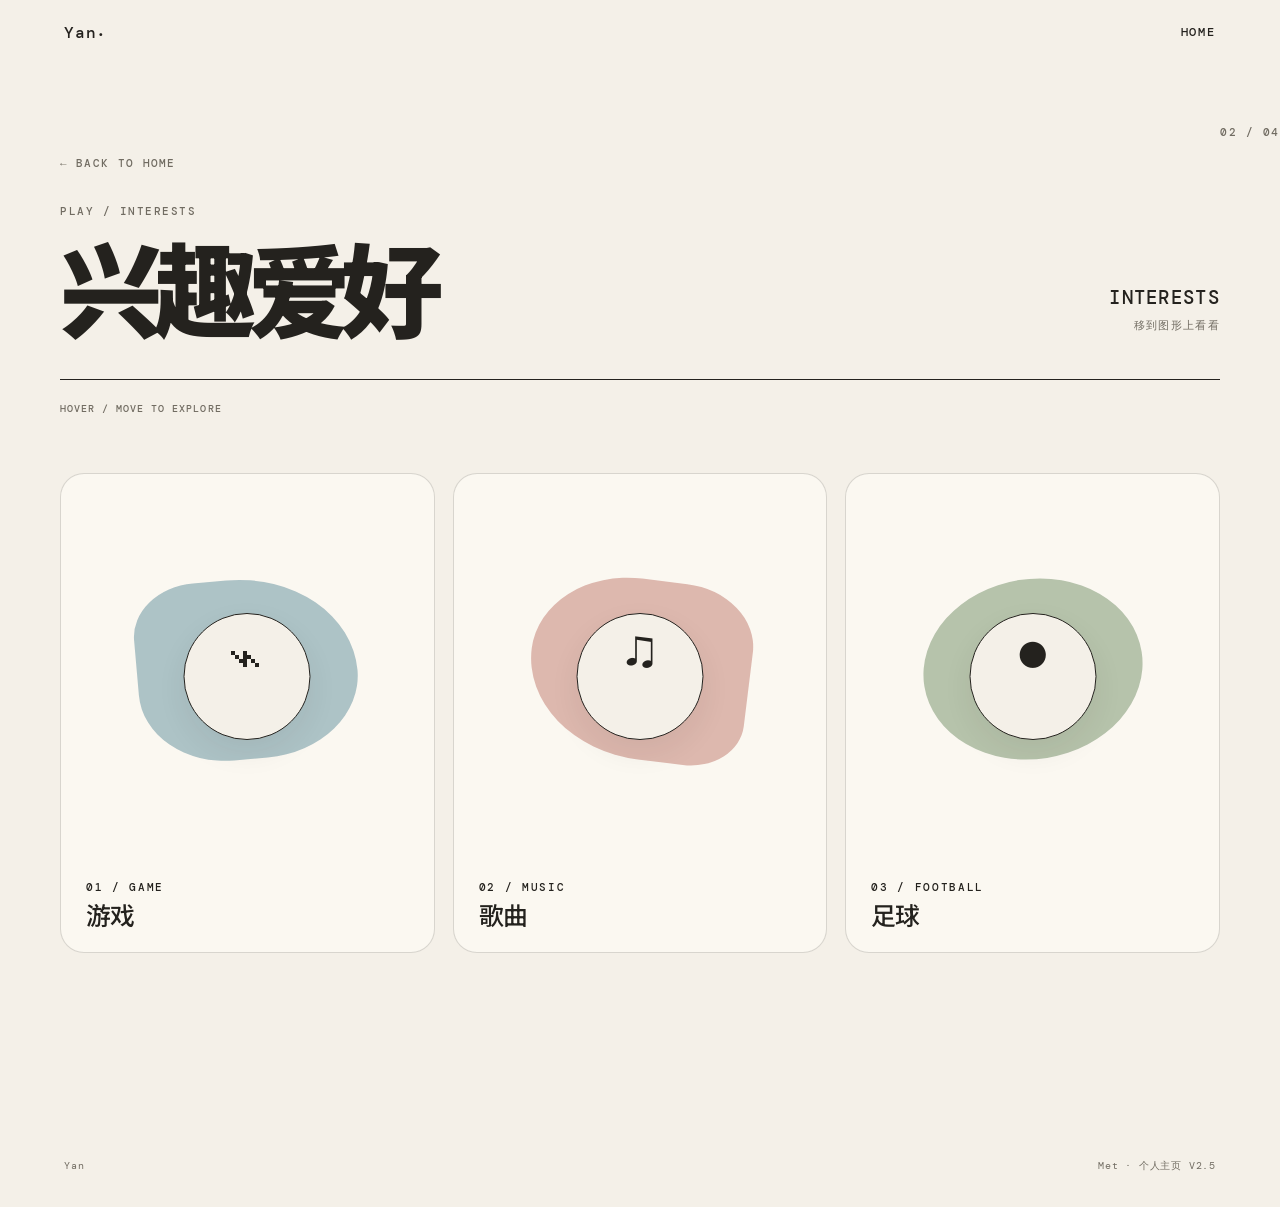
==== interests.html @ d956744e "V2.6: add personal subpages and content" ====
<!DOCTYPE html>
<html lang="zh-CN">
<head>
  <meta charset="UTF-8"><meta name="viewport" content="width=device-width, initial-scale=1.0">
  <meta name="description" content="颜子程的个人空间 · 兴趣爱好"><title>兴趣爱好 · Yan</title>
  <link rel="stylesheet" href="css/style.css">
</head>
<body class="detail-page">
  <header class="site-header"><a class="brand" href="index.html">Yan<span>.</span></a><nav class="top-nav" aria-label="主导航"><a class="nav-link active" href="index.html">HOME</a></nav></header>
  <main>
    <div class="detail-shell">
      <div class="detail-top"><a class="detail-back-top" href="index.html">← BACK TO HOME</a><span class="detail-number">02 / 04</span></div>
      <section class="detail-hero"><div><p class="eyebrow">PLAY / INTERESTS</p><h1>兴趣爱好</h1></div><div class="detail-title-meta"><strong>INTERESTS</strong><span>移到图形上看看</span></div></section>
      <p class="interest-hint">HOVER / MOVE TO EXPLORE</p>
      <section class="interest-grid">
        <article class="interest-card" tabindex="0">
          <div class="interest-art"><span class="interest-icon">⌁</span></div><div class="interest-label">01 / GAME<strong>游戏</strong></div>
          <div class="interest-detail"><div class="detail-kicker">GAME</div><p><strong>VALORANT</strong><br>擅长角色：瑟符、欧门<br>段位：白银</p><p><strong>MINECRAFT</strong><br>生存玩家</p></div>
        </article>
        <article class="interest-card" tabindex="0">
          <div class="interest-art"><span class="interest-icon">♫</span></div><div class="interest-label">02 / MUSIC<strong>歌曲</strong></div>
          <div class="interest-detail"><div class="detail-kicker">JAY CHOU</div><p>喜欢的歌：</p><p>《给我一首歌的时间》<br>《不能说的秘密》<br>《爱情悬崖》</p></div>
        </article>
        <article class="interest-card" tabindex="0">
          <div class="interest-art"><span class="interest-icon">●</span></div><div class="interest-label">03 / FOOTBALL<strong>足球</strong></div>
          <div class="interest-detail"><div class="detail-kicker">FOOTBALL</div><p>喜欢的球队：</p><p><strong>利物浦 · 热刺 · 米兰</strong></p></div>
        </article>
      </section>
    </div>
  </main>
  <footer class="site-footer detail-footer"><span>Yan</span><span>Met · 个人主页 V2.5</span></footer>
  <script src="js/script.js"></script>
</body>
</html>
---- css/style.css ----
@import url('https://fonts.googleapis.com/css2?family=DM+Mono:wght@400;500&family=Noto+Sans+SC:wght@400;500;700;900&display=swap');

:root {
  --paper:#f4f0e8; --ink:#24221e; --muted:#716c62; --line:rgba(36,34,30,.16);
  --yellow:#e8c85a; --blue:#9db8bd; --rose:#d7aaa0; --green:#a8b89d; --white:#fbf8f1;
  --shadow:0 12px 30px rgba(36,34,30,.07); --radius:24px;
}
*{box-sizing:border-box}
html{scroll-behavior:smooth}
body{margin:0;background:var(--paper);color:var(--ink);font-family:"Noto Sans SC","Microsoft YaHei",sans-serif;line-height:1.65}
a{color:inherit;text-decoration:none}
.site-header{position:sticky;top:0;z-index:20;display:flex;justify-content:space-between;align-items:center;padding:22px clamp(22px,5vw,72px);background:rgba(244,240,232,.9);border-bottom:1px solid transparent;backdrop-filter:blur(10px);transition:.25s ease}
.site-header.scrolled{border-color:var(--line);padding-top:17px;padding-bottom:17px}
.brand{font:500 1rem "DM Mono",monospace;letter-spacing:.05em}.brand span{transform:translateY(-2px);display:inline-block}
.top-nav{display:flex;gap:24px}.nav-link{font:500 .72rem/1 "DM Mono",monospace;letter-spacing:.16em;color:var(--muted);transition:color .2s}.nav-link:hover,.nav-link.active{color:var(--ink)}
.section{width:min(1160px,calc(100% - 44px));margin:0 auto;padding:clamp(80px,11vw,145px) 0}
.hero{min-height:78vh;display:grid;grid-template-columns:1.15fr .85fr;gap:7vw;align-items:center;padding-top:clamp(70px,10vw,125px)}
.eyebrow{margin:0 0 18px;color:var(--muted);font:500 .68rem/1.4 "DM Mono",monospace;letter-spacing:.14em;text-transform:uppercase}
.hero h1{margin:0;font-size:clamp(4.6rem,11vw,9.5rem);line-height:.94;letter-spacing:-.08em;font-weight:900}
.hero-meta{display:flex;flex-wrap:wrap;gap:8px 24px;margin-top:28px;color:var(--muted);font-size:.9rem}
.intro{display:inline-block;margin:38px 0 0;padding:5px 13px;border:1px solid var(--ink);border-radius:999px;font-size:.95rem;transform:rotate(-1.5deg)}
.hero-art{position:relative;min-height:390px}
.shape{position:absolute;--mx:0px;--my:0px;--mr:0deg;transition:transform .45s cubic-bezier(.2,.7,.2,1);will-change:transform}
.shape-a{width:220px;height:220px;right:4%;top:8%;background:var(--yellow);border-radius:46% 54% 59% 41%;transform:translate3d(var(--mx),var(--my),0) rotate(calc(12deg + var(--mr)))}
.shape-b{width:145px;height:205px;left:15%;top:24%;background:var(--blue);border-radius:51% 49% 40% 60%;transform:translate3d(var(--mx),var(--my),0) rotate(calc(-17deg + var(--mr)))}
.shape-c{width:110px;height:110px;right:2%;bottom:12%;background:var(--rose);border-radius:50%;transform:translate3d(var(--mx),var(--my),0) rotate(var(--mr))}
.shape-d{width:90px;height:125px;left:32%;bottom:8%;border:2px solid var(--ink);border-radius:48% 52% 50% 50%;transform:translate3d(var(--mx),var(--my),0) rotate(calc(27deg + var(--mr)))}

.art-label{position:absolute;right:0;top:0;font:.65rem "DM Mono",monospace;letter-spacing:.12em}
.section-heading{max-width:620px}.section-heading h2{margin:0;font-size:clamp(2.2rem,5vw,4.3rem);line-height:1.05;letter-spacing:-.055em}
.about-grid{display:grid;grid-template-columns:300px 1fr;gap:clamp(35px,8vw,110px);align-items:center;margin-top:60px}
.avatar-block span{display:block;margin-top:12px;color:var(--muted);font:.72rem "DM Mono",monospace}
.avatar{aspect-ratio:1;display:grid;place-items:center;background:var(--green);border:1px solid var(--ink);border-radius:49% 51% 45% 55%;font:500 clamp(2.6rem,6vw,4.7rem) "DM Mono",monospace;box-shadow:var(--shadow);transform:rotate(-4deg)}
.about-text{max-width:630px;font-size:clamp(1.1rem,2vw,1.45rem)}.about-text p{margin:0 0 22px}
.focus-note{display:grid;grid-template-columns:60px 1fr;gap:25px;align-items:center;margin-top:55px;padding:30px 0;border-top:1px solid var(--line);border-bottom:1px solid var(--line)}
.focus-note p{margin:0;font-size:1.15rem}.focus-mark{font-size:2.5rem}
.bento-grid{display:grid;grid-template-columns:repeat(12,1fr);grid-auto-rows:minmax(185px,auto);gap:16px;margin-top:58px}
.entry-card{position:relative;min-height:250px;overflow:hidden;padding:22px;border:1px solid var(--ink);border-radius:var(--radius);cursor:pointer;outline:none;transition:transform .28s ease,box-shadow .28s ease,border-radius .28s ease}
.entry-card:hover,.entry-card:focus-visible{transform:translateY(-7px) rotate(-.35deg);box-shadow:var(--shadow);border-radius:28px 21px 26px 23px}
.card-personality{grid-column:span 6;grid-row:span 1;background:var(--yellow)}.card-interests{grid-column:span 6;grid-row:span 1;background:var(--blue)}
.card-growth{grid-column:span 6;grid-row:span 1;background:var(--rose)}.card-making{grid-column:span 6;grid-row:span 1;background:#ded8ca}
.card-top{display:flex;justify-content:space-between;font:500 .63rem "DM Mono",monospace;letter-spacing:.11em}
.card-copy{position:absolute;left:22px;bottom:21px;z-index:2}.card-kicker{display:block;margin-bottom:3px;font:.63rem "DM Mono",monospace;letter-spacing:.11em}
.card-copy h3{margin:0;font-size:clamp(1.4rem,2.8vw,2.2rem);line-height:1.1;letter-spacing:-.045em}.card-arrow{position:absolute;right:22px;bottom:20px;font-size:1.4rem;transition:transform .25s}
.entry-card:hover .card-arrow{transform:translate(4px,-4px)}
.card-art{position:absolute;pointer-events:none;transition:transform .45s ease}.entry-card:hover .card-art{transform:rotate(4deg) scale(1.04)}
.art-face{width:170px;height:155px;right:8%;top:17%}.art-face i{position:absolute;display:block;background:var(--ink);border-radius:50%}.art-face i:nth-child(1){width:26px;height:26px;left:27%;top:22%}.art-face i:nth-child(2){width:19px;height:19px;right:22%;top:35%}.art-face i:nth-child(3){width:120px;height:65px;left:10%;bottom:5%;border-radius:55% 45% 55% 45%;transform:rotate(-11deg)}
.art-orbit{width:175px;height:175px;right:-5%;top:17%;border:2px solid var(--ink);border-radius:50%;transform:rotate(18deg)}.art-orbit i:first-child{position:absolute;width:30px;height:30px;background:var(--rose);border:1px solid var(--ink);border-radius:50%;left:10%;top:10%}.art-orbit i:last-child{position:absolute;width:52px;height:52px;background:var(--yellow);border:1px solid var(--ink);border-radius:50%;right:8%;bottom:13%}
.art-path{width:180px;height:100px;right:8%;top:20%;border-top:2px solid var(--ink);border-radius:50%;transform:rotate(-9deg)}.art-path i{position:absolute;width:16px;height:16px;border:1px solid var(--ink);border-radius:50%;background:var(--paper)}.art-path i:nth-child(1){left:8%;top:-8px}.art-path i:nth-child(2){left:48%;top:21px}.art-path i:nth-child(3){right:5%;top:-9px}
.art-bars{width:180px;height:130px;right:6%;top:13%;display:flex;align-items:flex-end;gap:10px}.art-bars i{width:29px;background:var(--ink);border-radius:20px 20px 0 0}.art-bars i:nth-child(1){height:45%}.art-bars i:nth-child(2){height:70%}.art-bars i:nth-child(3){height:55%}.art-bars i:nth-child(4){height:90%}
.art-frame{width:170px;height:145px;right:6%;top:13%}.art-frame i{position:absolute;inset:12px;border:1px solid var(--ink);transform:rotate(7deg)}.art-frame i:last-child{inset:31px 0 0 30px;background:var(--yellow);transform:rotate(-8deg)}
.art-dot{width:190px;height:150px;right:3%;top:8%}.art-dot i{position:absolute;width:22px;height:22px;background:var(--ink);border-radius:50%}.art-dot i:nth-child(1){left:8%;top:45%}.art-dot i:nth-child(2){left:27%;top:20%}.art-dot i:nth-child(3){left:49%;top:55%;width:37px;height:37px;background:var(--rose);border:1px solid var(--ink)}.art-dot i:nth-child(4){right:20%;top:15%}.art-dot i:nth-child(5){right:2%;bottom:5%}
.contact-inner{padding:clamp(55px,8vw,100px) 0;border-top:1px solid var(--ink);border-bottom:1px solid var(--ink)}
.contact h2{max-width:850px;margin:0 0 55px;font-size:clamp(2.6rem,7vw,6.7rem);line-height:.98;letter-spacing:-.07em}
.email-link{display:flex;justify-content:space-between;gap:20px;padding:17px 0;border-bottom:1px solid var(--line);font:500 clamp(.9rem,2vw,1.25rem) "DM Mono",monospace}.email-link span:last-child{transition:transform .2s}.email-link:hover span:last-child{transform:translate(4px,-4px)}
.site-footer{display:flex;justify-content:space-between;gap:20px;padding:26px clamp(22px,5vw,72px) 34px;color:var(--muted);font:.62rem "DM Mono",monospace;letter-spacing:.08em}
.reveal{opacity:0;transform:translateY(18px);transition:opacity .65s ease,transform .65s ease}.reveal.is-visible{opacity:1;transform:translateY(0)}
@media(max-width:820px){.hero{grid-template-columns:1fr;min-height:auto;gap:30px}.hero-art{min-height:300px}.about-grid{grid-template-columns:180px 1fr;gap:35px}.bento-grid{grid-template-columns:repeat(2,1fr);grid-auto-rows:minmax(210px,auto)}.entry-card,.card-personality,.card-interests,.card-growth,.card-making{grid-column:span 1;grid-row:span 1}.card-personality{grid-column:span 2}}
@media(max-width:560px){.site-header{padding:18px 22px}.section{width:min(100% - 32px,1160px);padding:72px 0}.hero{padding-top:65px}.hero h1{font-size:clamp(4rem,21vw,6rem)}.hero-art{min-height:260px;transform:scale(.88);transform-origin:top right}.about-grid{grid-template-columns:1fr}.avatar-block{width:155px}.bento-grid{display:block}.entry-card{min-height:235px;margin-bottom:12px}.card-personality{min-height:285px}.site-footer{flex-direction:column}}
@media(prefers-reduced-motion:reduce){html{scroll-behavior:auto}*,*::before,*::after{transition:none!important;animation:none!important}.reveal{opacity:1;transform:none}}

/* V2.1 micro-interactions */
.hero-art {
  position: relative;
  will-change: transform;
  transition: transform .45s cubic-bezier(.22,1,.36,1);
}
.hero-art.magnetic-active { transition: transform .08s linear; }
.hero-art .shape { transition: transform .08s linear; }

/* Yan placeholder interaction */
.avatar {
  --avatar-rx: 0deg;
  --avatar-ry: 0deg;
  --avatar-x: 0px;
  --avatar-y: 0px;
  position: relative;
  will-change: transform;
  transform: perspective(700px)
    rotateX(var(--avatar-rx))
    rotateY(var(--avatar-ry))
    translate3d(var(--avatar-x), var(--avatar-y), 0)
    rotate(-4deg);
  transform-style: preserve-3d;
  transition: transform .5s cubic-bezier(.22,1,.36,1), box-shadow .35s ease;
}
.avatar.is-tilting { transition: transform .08s linear, box-shadow .25s ease; box-shadow: 0 18px 38px rgba(36,34,30,.12); }


/* V2.1 stronger magnetic composition */
.hero-art { overflow: visible; }
.hero-art .shape { transform-origin: center; }

/* Slight overlap between the four geometric pieces. */
.hero-art .shape:nth-child(1) { margin-right: -10px; margin-bottom: -8px; }
.hero-art .shape:nth-child(2) { margin-left: -8px; margin-bottom: -6px; }
.hero-art .shape:nth-child(3) { margin-right: -7px; margin-top: -9px; }
.hero-art .shape:nth-child(4) { margin-left: -10px; margin-top: -6px; }

.hero-art.magnetic-active .shape {
  filter: drop-shadow(0 4px 5px rgba(0,0,0,.08));
}

/* Strong, visible Yan interaction variables. */
.avatar,
.avatar-placeholder {
  --avatar-rotate-x: 0deg;
  --avatar-rotate-y: 0deg;
  --avatar-shift-x: 0px;
  --avatar-shift-y: 0px;
  transform: perspective(700px)
    rotateX(var(--avatar-rotate-x))
    rotateY(var(--avatar-rotate-y))
    translate3d(var(--avatar-shift-x), var(--avatar-shift-y), 0);
  transform-style: preserve-3d;
  will-change: transform;
  transition: transform .5s cubic-bezier(.22,1,.36,1), box-shadow .3s ease;
}
.avatar.is-tilting,
.avatar-placeholder.is-tilting {
  transition: transform .06s linear, box-shadow .15s ease;
}


/* V2.1 — Digital Me placeholder */
.digital-me-section {
  margin-top: 56px;
}

.digital-me-card {
  position: relative;
  min-height: 250px;
  padding: 34px 38px;
  display: grid;
  grid-template-columns: minmax(180px, .8fr) minmax(240px, 1.2fr);
  gap: 36px;
  align-items: center;
  overflow: hidden;
  border: 1px solid rgba(30,30,30,.10);
  border-radius: 28px;
  background: #eeeae1;
  transition: transform .45s cubic-bezier(.22,1,.36,1),
              box-shadow .45s ease,
              border-radius .45s ease;
}

.digital-me-card:hover {
  transform: translateY(-5px);
  border-radius: 34px;
  box-shadow: 0 18px 40px rgba(0,0,0,.08);
}

.digital-me-art {
  position: relative;
  width: 190px;
  height: 190px;
  margin: auto;
  display: grid;
  place-items: center;
}

.digital-core {
  position: relative;
  z-index: 2;
  width: 88px;
  height: 88px;
  display: grid;
  place-items: center;
  border-radius: 50%;
  background: #d7c8b7;
  border: 1px solid rgba(30,30,30,.15);
  font-family: "DM Mono", monospace;
  font-size: 18px;
  letter-spacing: .04em;
  transition: transform .5s cubic-bezier(.22,1,.36,1);
}

.digital-me-card:hover .digital-core {
  transform: scale(1.08) rotate(4deg);
}

.digital-orbit {
  position: absolute;
  border: 1px solid rgba(30,30,30,.22);
  border-radius: 50%;
  transition: transform .7s cubic-bezier(.22,1,.36,1);
}

.orbit-one {
  width: 145px;
  height: 72px;
  transform: rotate(-25deg);
}

.orbit-two {
  width: 120px;
  height: 150px;
  transform: rotate(32deg);
}

.digital-me-card:hover .orbit-one {
  transform: rotate(-12deg) scale(1.08);
}

.digital-me-card:hover .orbit-two {
  transform: rotate(45deg) scale(.96);
}

.digital-dot {
  position: absolute;
  z-index: 3;
  width: 13px;
  height: 13px;
  border-radius: 50%;
  transition: transform .6s cubic-bezier(.22,1,.36,1);
}

.dot-one {
  top: 22px;
  right: 26px;
  background: #b9a7bd;
}

.dot-two {
  bottom: 26px;
  left: 22px;
  background: #a9b7a4;
}

.digital-me-card:hover .dot-one {
  transform: translate(-10px,13px);
}

.digital-me-card:hover .dot-two {
  transform: translate(12px,-9px);
}

.digital-me-content .eyebrow {
  margin: 0 0 8px;
  font-family: "DM Mono", monospace;
  font-size: 12px;
  letter-spacing: .12em;
}

.digital-me-content h2 {
  margin: 0 0 12px;
  font-size: clamp(32px,4vw,52px);
  font-weight: 500;
  line-height: 1.05;
}

.digital-me-desc {
  margin: 0 0 22px;
  font-size: 16px;
  line-height: 1.7;
}

.digital-me-status {
  display: inline-block;
  padding: 7px 11px;
  border: 1px solid rgba(30,30,30,.18);
  border-radius: 999px;
  font-family: "DM Mono", monospace;
  font-size: 10px;
  letter-spacing: .08em;
}

@media (max-width: 700px) {
  .digital-me-card {
    grid-template-columns: 1fr;
    padding: 28px 24px;
    text-align: center;
  }

  .digital-me-art {
    width: 160px;
    height: 160px;
  }

  .digital-me-content {
    display: flex;
    flex-direction: column;
    align-items: center;
  }
}


/* V2.1 — Rebalanced Bento layout: four content cards + one full Digital Me row */
.digital-me-section {
  grid-column: 1 / -1;
  grid-row: auto;
  margin: 0;
  width: auto;
  min-width: 0;
  box-sizing: border-box;
}

.digital-me-card {
  width: 100%;
  min-height: 250px;
  box-sizing: border-box;
}

/* Merged cards: keep the artwork balanced inside the wider cards. */
.card-growth .art-path {
  right: 9%;
  top: 17%;
  transform: scale(1.12) rotate(-9deg);
}

.card-making .art-frame {
  right: 9%;
  top: 12%;
  transform: scale(1.08);
}

.card-growth:hover .art-path {
  transform: scale(1.16) rotate(-5deg);
}

.card-making:hover .art-frame {
  transform: scale(1.12) rotate(4deg);
}

/* Full-width Digital Me: give the text enough horizontal room to breathe. */
.digital-me-card {
  grid-template-columns: 260px 1fr;
  gap: 44px;
  min-height: 250px;
}

.digital-me-art {
  width: 200px;
  height: 200px;
}

.digital-me-content h2 {
  font-size: clamp(38px, 4vw, 56px);
}

@media (max-width: 820px) {
  .digital-me-section {
    grid-column: span 1;
    grid-row: span 1;
  }

  .digital-me-card {
    grid-template-columns: 1fr;
  }
}

@media (max-width: 560px) {
  .digital-me-section {
    width: 100%;
  }
}

/* V2.5 — shared detail-page shell */
.detail-page main{width:min(1160px,calc(100% - 44px));margin:0 auto}
.detail-hero{min-height:56vh;display:flex;flex-direction:column;justify-content:center;padding:clamp(90px,13vw,170px) 0 100px;position:relative}
.detail-number{position:absolute;right:0;top:clamp(70px,10vw,125px);font:500 .7rem "DM Mono",monospace;letter-spacing:.14em;color:var(--muted)}
.detail-hero h1{margin:0;font-size:clamp(4rem,10vw,8.5rem);line-height:.94;letter-spacing:-.08em;font-weight:900}
.detail-hero .detail-en{margin-top:22px;color:var(--muted);font:500 .72rem "DM Mono",monospace;letter-spacing:.16em}
.detail-placeholder{border-top:1px solid var(--ink);border-bottom:1px solid var(--ink);padding:clamp(45px,7vw,80px) 0;display:flex;justify-content:space-between;align-items:flex-start;gap:40px}
.detail-placeholder p{margin:0;color:var(--muted);font-size:1rem;max-width:520px}
.detail-placeholder .placeholder-mark{font:500 .7rem "DM Mono",monospace;letter-spacing:.12em;white-space:nowrap}
.detail-back{display:inline-flex;align-items:center;gap:10px;margin-top:55px;font:500 .7rem "DM Mono",monospace;letter-spacing:.12em;color:var(--muted);transition:color .2s,transform .2s}
.detail-back:hover{color:var(--ink);transform:translateX(-3px)}
.detail-footer{margin-top:clamp(90px,13vw,150px)}
@media(max-width:560px){.detail-page main{width:min(100% - 32px,1160px)}.detail-number{position:static;margin-bottom:24px}.detail-hero{min-height:52vh;padding-top:70px}.detail-placeholder{flex-direction:column;gap:18px}}

/* V2.5 detail pages — editorial layout matching the homepage */
.detail-page main{width:min(1160px,calc(100% - 44px));margin:0 auto}
.detail-shell{padding:clamp(55px,7vw,90px) 0 30px}
.detail-top{display:flex;justify-content:space-between;align-items:flex-start;gap:30px;margin-bottom:34px}
.detail-back-top{font:500 .68rem "DM Mono",monospace;letter-spacing:.12em;color:var(--muted);transition:transform .2s,color .2s}
.detail-back-top:hover{color:var(--ink);transform:translateX(-3px)}
.detail-page .detail-hero{min-height:0;display:grid;grid-template-columns:1fr auto;align-items:end;padding:0 0 46px;border-bottom:1px solid var(--ink)}
.detail-page .detail-hero h1{margin:0;font-size:clamp(3.7rem,8vw,7rem);line-height:.94}
.detail-title-meta{display:flex;flex-direction:column;align-items:flex-end;gap:8px;color:var(--muted);font:500 .68rem "DM Mono",monospace;letter-spacing:.12em}
.detail-title-meta strong{color:var(--ink);font-size:1.2rem;font-weight:500}
.detail-layout{display:grid;grid-template-columns:minmax(0,1.08fr) minmax(300px,.92fr);gap:clamp(38px,7vw,90px);padding:58px 0 0}
.detail-art-panel{position:relative;min-height:470px;overflow:hidden;background:var(--white);border:1px solid var(--line);border-radius:24px}
.detail-art-panel::after{content:"";position:absolute;inset:22px;border:1px solid rgba(36,34,30,.08);border-radius:18px;pointer-events:none}
.detail-art-label{position:absolute;left:25px;top:23px;z-index:3;font:500 .64rem "DM Mono",monospace;letter-spacing:.14em;color:var(--muted)}
.abstract-shape{position:absolute;transition:transform .55s cubic-bezier(.2,.7,.2,1)}
.detail-art-panel:hover .abstract-shape{transform:translateY(-7px) rotate(3deg)}
.person-shape-a{width:220px;height:250px;left:16%;top:22%;background:var(--blue);border-radius:52% 48% 35% 65%;transform:rotate(-12deg)}
.person-shape-b{width:150px;height:170px;left:40%;top:28%;background:var(--rose);clip-path:polygon(10% 12%,88% 0,100% 83%,18% 100%)}
.person-shape-c{width:145px;height:185px;left:53%;top:17%;background:var(--green);border-radius:50% 50% 18% 82%;transform:rotate(25deg)}
.person-shape-d{width:86px;height:86px;left:48%;top:47%;background:var(--yellow);border-radius:50%;border:1px solid var(--ink)}
.person-face{position:absolute;z-index:2;width:175px;height:215px;left:31%;top:27%;background:var(--paper);border:1px solid var(--ink);border-radius:55% 45% 48% 52%;transform:rotate(-5deg);box-shadow:var(--shadow)}
.person-face::before,.person-face::after{content:"";position:absolute;width:12px;height:12px;border:1px solid var(--ink);border-radius:50%;top:42%;background:var(--paper)}
.person-face::before{left:31%}.person-face::after{right:31%}
.person-sign{position:absolute;right:13%;bottom:13%;font:italic 1.1rem Georgia,serif;transform:rotate(-7deg)}
.detail-copy .eyebrow{margin-bottom:14px}
.detail-copy h2{margin:0 0 28px;font-size:clamp(2rem,4vw,3.2rem);line-height:1.05;letter-spacing:-.055em}
.detail-lead{font-size:1.15rem;max-width:560px;margin:0 0 34px}
.detail-list{border-top:1px solid var(--line)}
.detail-row{display:grid;grid-template-columns:54px 1fr;gap:20px;padding:20px 0;border-bottom:1px solid var(--line)}
.detail-row-index{font:500 .65rem "DM Mono",monospace;color:var(--muted);letter-spacing:.1em}
.detail-row h3{margin:0 0 7px;font-size:1rem;font-weight:500}
.detail-row p{margin:0;color:var(--muted);font-size:.95rem;line-height:1.7}
.detail-tags{display:flex;flex-wrap:wrap;gap:8px;margin-top:18px}
.detail-tag{padding:7px 11px;border:1px solid var(--line);border-radius:999px;font:500 .68rem "DM Mono",monospace;color:var(--muted)}

/* Interests: three visual objects, details revealed only on hover/focus */
.interest-grid{display:grid;grid-template-columns:repeat(3,1fr);gap:18px;padding:58px 0 0}
.interest-card{position:relative;min-height:480px;overflow:hidden;border:1px solid var(--line);border-radius:24px;background:var(--white);outline:none}
.interest-art{position:absolute;inset:0;overflow:hidden}
.interest-art::before{content:"";position:absolute;width:220px;height:180px;left:50%;top:22%;transform:translateX(-50%) rotate(-5deg);background:var(--blue);opacity:.82;border-radius:34% 66% 52% 48%}
.interest-card:nth-child(2) .interest-art::before{background:var(--rose);transform:translateX(-50%) rotate(7deg);border-radius:58% 42% 32% 68%}
.interest-card:nth-child(3) .interest-art::before{background:var(--green);transform:translateX(-50%) rotate(-9deg);border-radius:50%}
.interest-art::after{content:"";position:absolute;width:125px;height:125px;left:50%;top:29%;transform:translateX(-50%);background:var(--paper);border:1px solid var(--ink);border-radius:50%;box-shadow:var(--shadow)}
.interest-icon{position:absolute;z-index:2;left:50%;top:31%;transform:translate(-50%);font:500 4rem/1 "DM Mono",monospace;color:var(--ink)}
.interest-card:nth-child(2) .interest-icon{font-size:3.4rem}
.interest-card:nth-child(3) .interest-icon{font-size:3.8rem}
.interest-label{position:absolute;left:25px;bottom:24px;z-index:4;font:500 .7rem "DM Mono",monospace;letter-spacing:.15em}
.interest-label strong{display:block;margin-top:7px;font:500 1.55rem/1.1 "Noto Sans SC",sans-serif;letter-spacing:-.04em}
.interest-detail{position:absolute;z-index:5;left:15px;right:15px;bottom:15px;padding:20px 20px 18px;background:rgba(251,248,241,.96);border:1px solid var(--ink);border-radius:18px;opacity:0;transform:translateY(18px);transition:opacity .28s ease,transform .28s ease;pointer-events:none}
.interest-card:hover .interest-detail,.interest-card:focus-within .interest-detail,.interest-card:focus .interest-detail{opacity:1;transform:translateY(0)}
.interest-detail .detail-kicker{font:500 .64rem "DM Mono",monospace;letter-spacing:.12em;color:var(--muted);margin-bottom:10px}
.interest-detail p{margin:0 0 8px;font-size:.92rem;line-height:1.65}.interest-detail p:last-child{margin-bottom:0}
.interest-detail strong{font-weight:500}
.interest-hint{margin:22px 0 0;color:var(--muted);font:500 .64rem "DM Mono",monospace;letter-spacing:.1em}

/* Growth / education timeline */
.growth-content{padding:58px 0 0}
.education-list{display:grid;gap:12px;max-width:760px}
.education-item{display:grid;grid-template-columns:90px 1fr auto;align-items:center;gap:24px;padding:23px 22px;border:1px solid var(--line);border-radius:18px;background:rgba(251,248,241,.46);transition:transform .25s,background .25s}
.education-item:hover{transform:translateX(5px);background:var(--white)}
.education-stage{font:500 .7rem "DM Mono",monospace;letter-spacing:.12em;color:var(--muted)}
.education-item h3{margin:0;font-size:1.1rem;font-weight:500}.education-item p{margin:4px 0 0;color:var(--muted);font-size:.86rem}
.education-arrow{font:500 1.1rem "DM Mono",monospace;color:var(--muted)}
.growth-bottom{display:grid;grid-template-columns:1fr 1fr;gap:18px;margin-top:18px}
.growth-note{min-height:180px;padding:24px;border:1px solid var(--line);border-radius:18px;background:var(--rose)}
.growth-note.future{background:var(--green)}
.growth-note .eyebrow{margin-bottom:22px}.growth-note h3{margin:0;font-size:1.55rem;font-weight:500}.growth-note p{margin:8px 0 0;color:var(--muted)}
.growth-art{position:relative;min-height:250px;margin-top:18px;overflow:hidden;border-radius:20px;background:var(--white);border:1px solid var(--line)}
.stair{position:absolute;left:15%;bottom:16%;width:70%;height:42%;background:linear-gradient(135deg,transparent 0 12%,var(--blue) 12% 28%,transparent 28% 31%,var(--green) 31% 48%,transparent 48% 51%,var(--blue) 51% 69%,transparent 69% 72%,var(--yellow) 72% 100%);clip-path:polygon(0 100%,0 75%,22% 75%,22% 50%,45% 50%,45% 25%,68% 25%,68% 0,100% 0,100% 100%)}

/* Making */
.making-content{display:grid;grid-template-columns:1.1fr .9fr;gap:clamp(38px,7vw,90px);padding:58px 0 0;align-items:center}
.making-project{padding:30px 0;border-top:1px solid var(--line);border-bottom:1px solid var(--line)}
.making-project .project-index{font:500 .68rem "DM Mono",monospace;color:var(--muted);letter-spacing:.12em}
.making-project h2{margin:18px 0 10px;font-size:clamp(2.2rem,5vw,4rem);letter-spacing:-.06em}.making-project p{margin:0;color:var(--muted);max-width:500px}
.making-art{position:relative;min-height:430px;overflow:hidden;border:1px solid var(--line);border-radius:24px;background:var(--white)}
.laptop{position:absolute;left:18%;right:14%;top:24%;height:43%;background:var(--blue);border:1px solid var(--ink);border-radius:12px 12px 6px 6px;transform:rotate(-4deg);box-shadow:var(--shadow)}
.laptop::before{content:"";position:absolute;inset:14px;background:var(--paper);border:1px solid var(--ink);border-radius:5px}
.laptop::after{content:"< / >";position:absolute;left:50%;top:50%;transform:translate(-50%,-50%);font:500 1.2rem "DM Mono",monospace}
.laptop-base{position:absolute;left:11%;right:7%;top:66%;height:10%;background:var(--yellow);border:1px solid var(--ink);clip-path:polygon(8% 0,92% 0,100% 100%,0 100%);transform:rotate(-4deg)}
.pencil{position:absolute;width:18px;height:210px;right:15%;top:12%;background:var(--rose);border:1px solid var(--ink);transform:rotate(24deg);border-radius:12px}
.pencil::before{content:"";position:absolute;top:-20px;left:-1px;border-left:10px solid transparent;border-right:10px solid transparent;border-bottom:20px solid var(--ink)}
.making-tags{display:flex;flex-wrap:wrap;gap:9px;margin-top:25px}.making-tags span{padding:7px 11px;border:1px solid var(--line);border-radius:999px;font:500 .68rem "DM Mono",monospace;color:var(--muted)}

@media(max-width:820px){.detail-page .detail-hero{grid-template-columns:1fr;gap:20px}.detail-title-meta{align-items:flex-start}.detail-layout,.making-content{grid-template-columns:1fr}.interest-grid{grid-template-columns:1fr}.interest-card{min-height:420px}.growth-bottom{grid-template-columns:1fr}.detail-art-panel{min-height:400px}}
@media(max-width:560px){.detail-page main{width:min(100% - 32px,1160px)}.detail-shell{padding-top:42px}.detail-page .detail-hero h1{font-size:clamp(3.4rem,16vw,5rem)}.detail-layout,.growth-content,.making-content,.interest-grid{padding-top:38px}.detail-art-panel{min-height:360px}.person-face{left:28%}.interest-card{min-height:400px}.education-item{grid-template-columns:65px 1fr;gap:12px}.education-arrow{display:none}.detail-row{grid-template-columns:42px 1fr}}
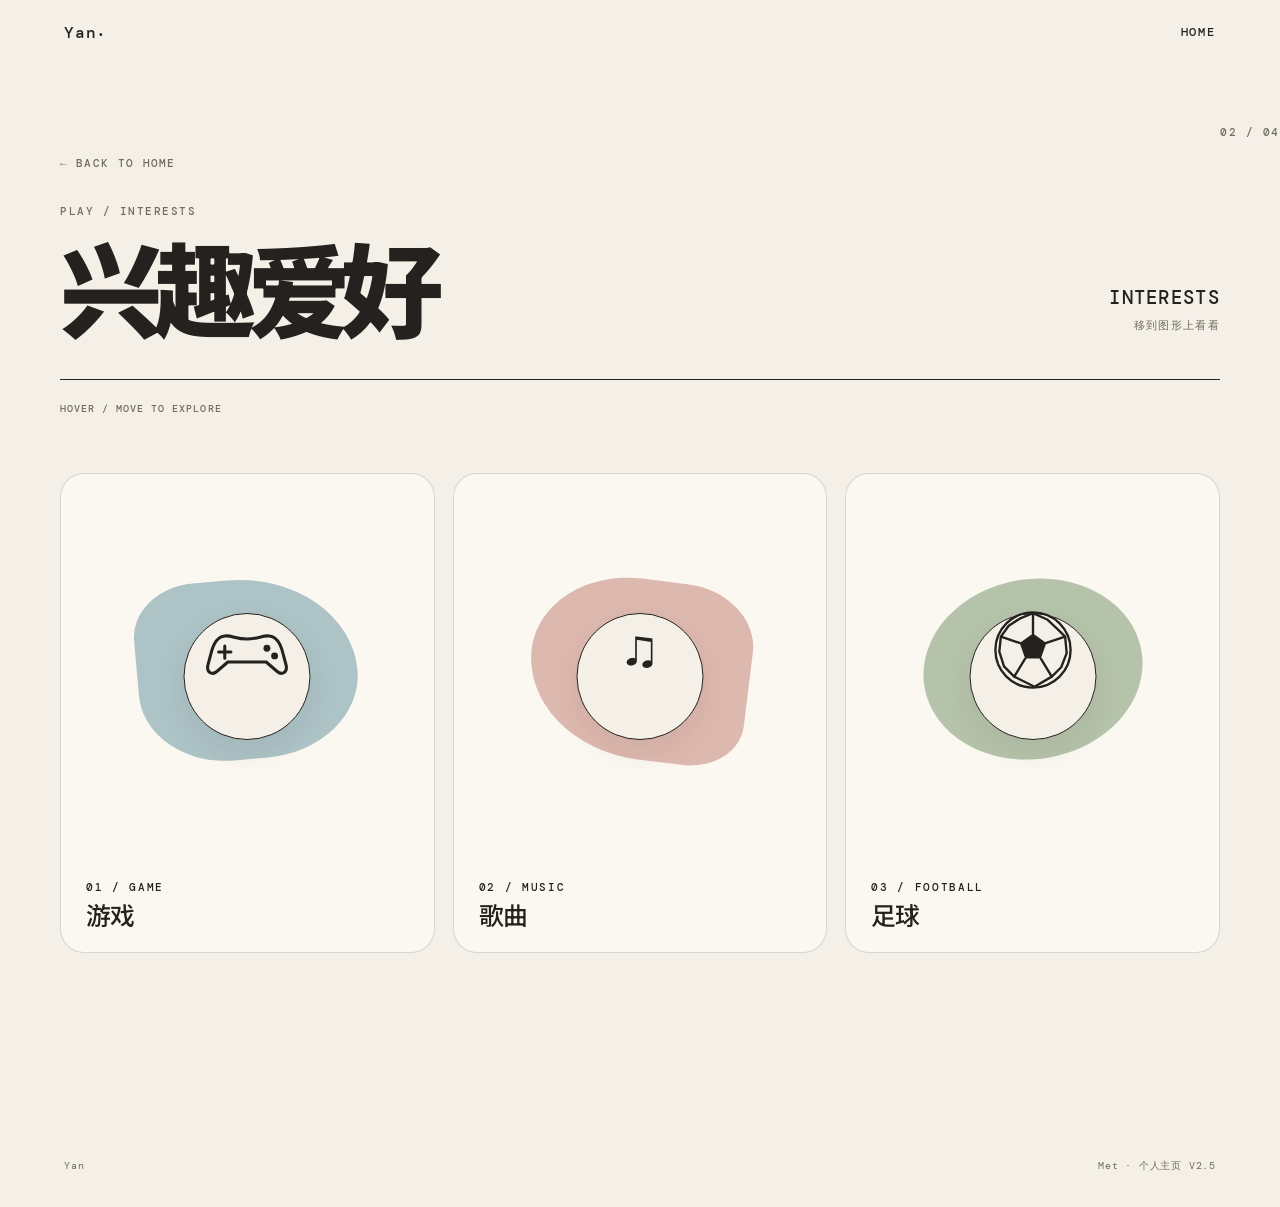
==== commit 0d7be2a6: "V4: improve interest visuals and add conversational digital me" ====
--- a/interests.html
+++ b/interests.html
@@ -4,6 +4,11 @@
   <meta charset="UTF-8"><meta name="viewport" content="width=device-width, initial-scale=1.0">
   <meta name="description" content="颜子程的个人空间 · 兴趣爱好"><title>兴趣爱好 · Yan</title>
   <link rel="stylesheet" href="css/style.css">
+<style>
+.interest-svg-icon{width:92px;height:72px;top:29%;transform:translateX(-50%);font-size:initial;line-height:normal;display:block}
+.interest-svg-icon svg{display:block;width:100%;height:100%;overflow:visible}
+.interest-card:nth-child(3) .football-svg-icon{width:94px;height:94px;top:27%;font-size:initial}
+</style>
 </head>
 <body class="detail-page">
   <header class="site-header"><a class="brand" href="index.html">Yan<span>.</span></a><nav class="top-nav" aria-label="主导航"><a class="nav-link active" href="index.html">HOME</a></nav></header>
@@ -14,7 +19,13 @@
       <p class="interest-hint">HOVER / MOVE TO EXPLORE</p>
       <section class="interest-grid">
         <article class="interest-card" tabindex="0">
-          <div class="interest-art"><span class="interest-icon">⌁</span></div><div class="interest-label">01 / GAME<strong>游戏</strong></div>
+          <div class="interest-art">
+<span class="interest-icon interest-svg-icon" aria-hidden="true">
+<svg viewBox="0 0 120 82" xmlns="http://www.w3.org/2000/svg">
+<path d="M31 24 C21 25 16 34 13 47 L9 62 C7 71 14 76 21 70 L35 58 H85 L99 70 C106 76 113 71 111 62 L107 47 C104 34 99 25 89 24 C80 23 74 28 60 28 C46 28 40 23 31 24 Z" fill="none" stroke="currentColor" stroke-width="4" stroke-linejoin="round"/>
+<path d="M31 37 V53 M23 45 H39" fill="none" stroke="currentColor" stroke-width="4" stroke-linecap="round"/>
+<circle cx="86" cy="40" r="4.5" fill="currentColor"/><circle cx="96" cy="50" r="4.5" fill="currentColor"/>
+</svg></span></div><div class="interest-label">01 / GAME<strong>游戏</strong></div>
           <div class="interest-detail"><div class="detail-kicker">GAME</div><p><strong>VALORANT</strong><br>擅长角色：瑟符、欧门<br>段位：白银</p><p><strong>MINECRAFT</strong><br>生存玩家</p></div>
         </article>
         <article class="interest-card" tabindex="0">
@@ -22,7 +33,14 @@
           <div class="interest-detail"><div class="detail-kicker">JAY CHOU</div><p>喜欢的歌：</p><p>《给我一首歌的时间》<br>《不能说的秘密》<br>《爱情悬崖》</p></div>
         </article>
         <article class="interest-card" tabindex="0">
-          <div class="interest-art"><span class="interest-icon">●</span></div><div class="interest-label">03 / FOOTBALL<strong>足球</strong></div>
+          <div class="interest-art">
+<span class="interest-icon interest-svg-icon football-svg-icon" aria-hidden="true">
+<svg viewBox="0 0 120 120" xmlns="http://www.w3.org/2000/svg">
+<circle cx="60" cy="60" r="48" fill="none" stroke="currentColor" stroke-width="3"/>
+<polygon points="60,39 77,51 70,71 50,71 43,51" fill="currentColor"/>
+<path d="M60 39 L60 13 M77 51 L101 43 M70 71 L84 94 M50 71 L36 94 M43 51 L19 43" fill="none" stroke="currentColor" stroke-width="3" stroke-linecap="round"/>
+<path d="M60 13 L78 21 L92 34 L101 43 M101 43 L103 64 L96 82 L84 94 M84 94 L62 107 L36 94 M36 94 L23 81 L17 62 L19 43 M19 43 L29 29 L43 20 L60 13" fill="none" stroke="currentColor" stroke-width="3" stroke-linejoin="round"/>
+</svg></span></div><div class="interest-label">03 / FOOTBALL<strong>足球</strong></div>
           <div class="interest-detail"><div class="detail-kicker">FOOTBALL</div><p>喜欢的球队：</p><p><strong>利物浦 · 热刺 · 米兰</strong></p></div>
         </article>
       </section>
--- a/css/style.css
+++ b/css/style.css
@@ -455,3 +455,26 @@
 
 @media(max-width:820px){.detail-page .detail-hero{grid-template-columns:1fr;gap:20px}.detail-title-meta{align-items:flex-start}.detail-layout,.making-content{grid-template-columns:1fr}.interest-grid{grid-template-columns:1fr}.interest-card{min-height:420px}.growth-bottom{grid-template-columns:1fr}.detail-art-panel{min-height:400px}}
 @media(max-width:560px){.detail-page main{width:min(100% - 32px,1160px)}.detail-shell{padding-top:42px}.detail-page .detail-hero h1{font-size:clamp(3.4rem,16vw,5rem)}.detail-layout,.growth-content,.making-content,.interest-grid{padding-top:38px}.detail-art-panel{min-height:360px}.person-face{left:28%}.interest-card{min-height:400px}.education-item{grid-template-columns:65px 1fr;gap:12px}.education-arrow{display:none}.detail-row{grid-template-columns:42px 1fr}}
+\n\n/* V4 — refined interest icons */\n.gamepad-icon{width:82px;height:54px;top:35%;transform:translate(-50%,-50%) rotate(-3deg)}\n.gamepad-body{position:absolute;inset:5px 3px 3px;border:3px solid var(--ink);border-radius:24px 24px 18px 18px;transform:perspective(60px) rotateX(-4deg)}\n.gamepad-body::before,.gamepad-body::after{content:"";position:absolute;bottom:-9px;width:23px;height:20px;background:var(--paper);border:3px solid var(--ink);border-top:0}\n.gamepad-body::before{left:5px;border-radius:0 0 8px 15px;transform:rotate(8deg)}\n.gamepad-body::after{right:5px;border-radius:0 0 15px 8px;transform:rotate(-8deg)}\n.gamepad-cross{position:absolute;z-index:2;width:20px;height:6px;left:18px;top:25px;background:var(--ink);border-radius:2px}\n.gamepad-cross::after{content:"";position:absolute;width:6px;height:20px;left:7px;top:-7px;background:var(--ink);border-radius:2px}\n.gamepad-button{position:absolute;z-index:2;width:8px;height:8px;background:var(--ink);border-radius:50%}\n.button-a{right:17px;top:20px}.button-b{right:8px;top:29px}\n.football-icon{width:94px;height:94px;top:32%;transform:translate(-50%,-50%);border:2px solid var(--ink);border-radius:50%}\n.football-center{position:absolute;width:27px;height:27px;left:50%;top:50%;transform:translate(-50%,-50%);background:var(--ink);clip-path:polygon(50% 0%,98% 35%,79% 91%,21% 91%,2% 35%)}\n.football-line{position:absolute;width:2px;height:30px;left:50%;top:50%;background:var(--ink);transform-origin:50% 0}\n.line-1{transform:rotate(0deg) translateY(-44px)}.line-2{transform:rotate(72deg) translateY(-44px)}.line-3{transform:rotate(144deg) translateY(-44px)}.line-4{transform:rotate(216deg) translateY(-44px)}.line-5{transform:rotate(288deg) translateY(-44px)}\n
+/* V4 — conversational Digital Me */
+.sr-only{position:absolute!important;width:1px!important;height:1px!important;padding:0!important;margin:-1px!important;overflow:hidden!important;clip:rect(0,0,0,0)!important;white-space:nowrap!important;border:0!important}
+.digital-me-card{grid-template-columns:260px minmax(0,1fr);align-items:stretch;min-height:520px}
+.digital-me-art{align-self:center}.digital-me-content{min-width:0;display:flex;flex-direction:column;justify-content:center}
+.digital-me-heading{display:flex;align-items:flex-start;justify-content:space-between;gap:20px}
+.digital-me-heading .digital-me-status{flex:0 0 auto;margin-top:2px;background:rgba(251,248,241,.52)}
+.digital-me-desc{max-width:650px;margin-bottom:18px;color:var(--muted)}
+.digital-chat{min-width:0;border-top:1px solid var(--line)}
+.digital-chat-messages{height:230px;overflow-y:auto;padding:18px 4px 16px 0;scrollbar-width:thin}
+.digital-message{width:fit-content;max-width:min(82%,620px);margin-bottom:12px;padding:12px 14px;border:1px solid var(--line);border-radius:16px 16px 16px 5px;background:rgba(251,248,241,.72)}
+.digital-message-user{margin-left:auto;border-color:rgba(36,34,30,.24);border-radius:16px 16px 5px 16px;background:var(--yellow)}
+.digital-message-label{display:block;margin-bottom:5px;color:var(--muted);font:500 .58rem/1.3 "DM Mono",monospace;letter-spacing:.1em}
+.digital-message p{margin:0;white-space:pre-wrap;overflow-wrap:anywhere;font-size:.92rem;line-height:1.65}.digital-message-thinking p{color:var(--muted)}
+.digital-chat-form{display:grid;grid-template-columns:minmax(0,1fr) auto;gap:10px;align-items:end;padding-top:12px;border-top:1px solid var(--line)}
+.digital-chat-form textarea{width:100%;min-height:46px;max-height:120px;resize:none;overflow-y:auto;padding:11px 13px;border:1px solid var(--line);border-radius:14px;outline:none;background:rgba(251,248,241,.74);color:var(--ink);font:inherit;line-height:1.55}
+.digital-chat-form textarea:focus{border-color:var(--ink);background:var(--white)}
+.digital-chat-form button{min-height:46px;display:flex;align-items:center;gap:12px;padding:0 16px;border:1px solid var(--ink);border-radius:14px;background:var(--ink);color:var(--paper);font:500 .72rem "DM Mono",monospace;cursor:pointer;transition:transform .2s ease,opacity .2s ease}
+.digital-chat-form button:hover{transform:translateY(-2px)}.digital-chat-form button:disabled{cursor:wait;opacity:.48;transform:none}
+.digital-chat-meta{display:flex;justify-content:space-between;gap:16px;margin-top:8px;color:var(--muted);font:500 .57rem/1.5 "DM Mono",monospace;letter-spacing:.06em}
+.digital-chat-status-error{color:#8a4038!important}
+@media(max-width:820px){.digital-me-card{grid-template-columns:1fr;min-height:0}.digital-me-art{width:170px;height:170px}.digital-me-content{align-items:stretch;text-align:left}.digital-me-heading,.digital-chat{width:100%}}
+@media(max-width:560px){.digital-me-heading{display:block}.digital-me-heading .digital-me-status{margin:0 0 16px}.digital-chat-messages{height:260px}.digital-message{max-width:90%}.digital-chat-form{grid-template-columns:1fr}.digital-chat-form button{justify-content:space-between}.digital-chat-meta{align-items:flex-start;flex-direction:column;gap:3px}}
